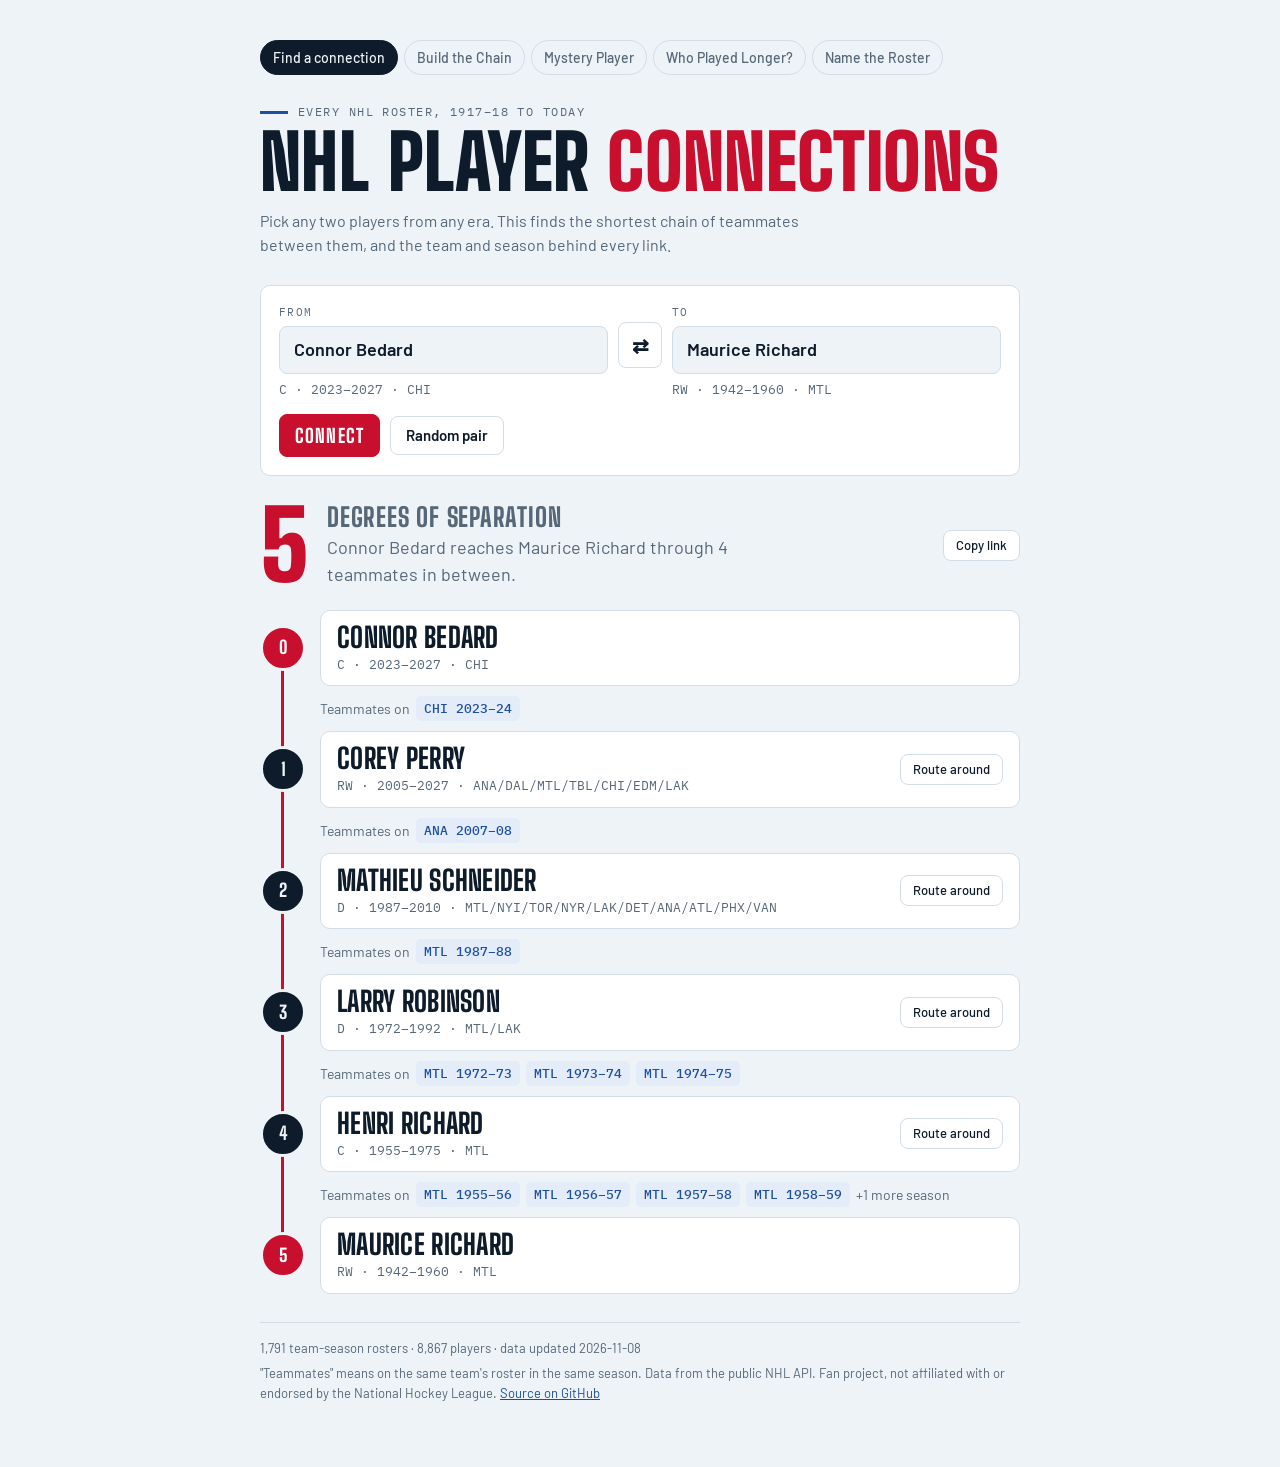
==== docs/index.html @ 7081c0d6 "Faster, installable site with daily check marks and a browser test Speed: the roster data now ships " ====
<!doctype html>
<html lang="en">
<head>
<meta charset="utf-8">
<meta name="viewport" content="width=device-width, initial-scale=1, viewport-fit=cover">
<meta name="description" content="Pick any two NHL players from any era and see the shortest chain of teammates between them, with the team and season behind every link.">
<link rel="icon" href="data:image/svg+xml,%3Csvg xmlns='http://www.w3.org/2000/svg' viewBox='0 0 64 64'%3E%3Ccircle cx='32' cy='32' r='30' fill='%23c8102e'/%3E%3Crect x='29' y='4' width='6' height='56' fill='%23fff'/%3E%3Ccircle cx='32' cy='32' r='10' fill='none' stroke='%23fff' stroke-width='5'/%3E%3C/svg%3E">
<link rel="canonical" href="https://mavericktorchia-cpu.github.io/a-cool-little-program-for-NHL-player-connections-/">
<meta property="og:type" content="website">
<meta property="og:title" content="NHL Player Connections">
<meta property="og:description" content="Pick any two NHL players from any era and see the shortest chain of teammates between them, with the team and season behind every link.">
<meta property="og:url" content="https://mavericktorchia-cpu.github.io/a-cool-little-program-for-NHL-player-connections-/">
<meta property="og:image" content="https://mavericktorchia-cpu.github.io/a-cool-little-program-for-NHL-player-connections-/og.png">
<meta property="og:image:width" content="1200">
<meta property="og:image:height" content="630">
<meta name="twitter:card" content="summary_large_image">
<meta name="twitter:title" content="NHL Player Connections">
<meta name="twitter:description" content="Pick any two NHL players from any era and see the shortest chain of teammates between them, with the team and season behind every link.">
<meta name="twitter:image" content="https://mavericktorchia-cpu.github.io/a-cool-little-program-for-NHL-player-connections-/og.png">
<link rel="manifest" href="manifest.webmanifest">
<link rel="apple-touch-icon" href="icons/apple-touch-icon.png">
<meta name="apple-mobile-web-app-title" content="NHL Connections">
<meta name="theme-color" content="#eef3f7" media="(prefers-color-scheme: light)">
<meta name="theme-color" content="#0a131e" media="(prefers-color-scheme: dark)">
<title>NHL Player Connections</title>
<meta name="claude:viewport-fit-sides" content="cover">
<link rel="preconnect" href="https://fonts.googleapis.com">
<link rel="preconnect" href="https://fonts.gstatic.com" crossorigin>
<link rel="stylesheet" href="https://fonts.googleapis.com/css2?family=Big+Shoulders+Display:wght@700;800;900&family=Barlow:wght@400;500;600&family=IBM+Plex+Mono:wght@400;500&display=swap">
<link rel="stylesheet" href="site.css?v=4966a71f2a">
<style>
/* Layout: one centered column read top to bottom like a rink diagram; the chain hangs on a red center line. */
.wrap { max-width: 760px; margin: 0 auto; padding-block: 40px 64px; display: grid; gap: 28px; }
.lede { margin: 6px 0 0; color: var(--muted); max-width: 60ch; }

/* ---------- search form ---------- */
form {
  background: var(--boards); border: 1px solid var(--rule); border-radius: 10px;
  padding: 18px; display: grid; gap: 14px;
}
.pickers { display: grid; grid-template-columns: 1fr auto 1fr; gap: 10px; align-items: end; }
@media (max-width: 560px) { .pickers { grid-template-columns: 1fr; } .swap { justify-self: center; transform: rotate(90deg); margin: -6px 0 0; } }
.field { display: grid; gap: 6px; position: relative; min-width: 0; }
label { font-family: var(--mono); font-size: 11px; letter-spacing: .12em; text-transform: uppercase; color: var(--muted); }
input[type="text"] {
  width: 100%; font: 600 18px/1.2 var(--body); color: var(--ink); background: var(--ice);
  border: 1px solid var(--rule); border-radius: 8px; padding: 12px 14px;
}
input[type="text"]:focus { outline: 2px solid var(--blue); outline-offset: 1px; border-color: transparent; }
.picked { font-size: 13px; color: var(--muted); min-height: 1.3em; font-family: var(--mono); overflow-wrap: anywhere; }
.listbox {
  position: absolute; top: calc(100% - 1.3em); left: 0; right: 0; z-index: 5; margin: 0; padding: 4px; list-style: none;
  background: var(--boards); border: 1px solid var(--rule); border-radius: 8px; box-shadow: 0 12px 28px rgb(0 0 0 / .18);
  max-height: 320px; overflow-y: auto;
}
button:hover { border-color: var(--blue); }
.swap { width: 44px; height: 46px; padding: 0; font-size: 20px; margin-bottom: 1.6em; }
.actions { display: flex; flex-wrap: wrap; gap: 10px; align-items: center; }
.primary:hover { filter: brightness(1.08); border-color: var(--red); }
.error { color: var(--red); font-weight: 600; margin: 0; }

.avoiding { display: flex; flex-wrap: wrap; gap: 8px; align-items: center; font-size: 14px; color: var(--muted); }
.avoiding button { padding: 6px 10px; font-size: 13px; font-weight: 500; }

/* ---------- result ---------- */
#result { display: grid; gap: 22px; }
.verdict { display: flex; align-items: center; gap: 18px; flex-wrap: wrap; }
.big {
  font-family: var(--display); font-weight: 900; font-size: 96px; line-height: .8; color: var(--red);
  font-variant-numeric: tabular-nums;
}
.verdict p { margin: 0; font-size: 18px; max-width: 46ch; }
.verdict strong { font-weight: 600; }
.copy-link { margin-left: auto; padding: 8px 12px; font-size: 13px; font-weight: 500; }
.verdict .unit { font-family: var(--display); font-weight: 800; font-size: 26px; text-transform: uppercase; letter-spacing: .03em; display: block; line-height: 1; margin-bottom: 4px; }

ol.chain { list-style: none; margin: 0; padding: 0; display: grid; position: relative; }
ol.chain::before { /* the red center line */
  content: ""; position: absolute; left: 21px; top: 24px; bottom: 24px; width: 3px; background: var(--red); border-radius: 2px;
}
.player { display: grid; grid-template-columns: 46px 1fr; gap: 14px; align-items: center; position: relative; }
.puck {
  width: 46px; height: 46px; border-radius: 50%; background: var(--ink); color: var(--ice);
  display: grid; place-items: center; font-family: var(--display); font-weight: 800; font-size: 18px; z-index: 1;
  border: 3px solid var(--ice);
}
.player.end .puck { background: var(--red); color: #fff; }
.plate {
  background: var(--boards); border: 1px solid var(--rule); border-radius: 10px; padding: 12px 16px;
  display: flex; justify-content: space-between; gap: 12px; align-items: center; flex-wrap: wrap; min-width: 0;
}
.plate .who { min-width: 0; }
.plate .name { font-family: var(--display); font-weight: 800; font-size: 28px; line-height: 1; text-transform: uppercase; letter-spacing: .01em; }
.plate .meta { font-family: var(--mono); font-size: 12.5px; color: var(--muted); margin-top: 4px; overflow-wrap: anywhere; }
.plate button { padding: 8px 12px; font-size: 13px; font-weight: 500; }
.link { display: grid; grid-template-columns: 46px 1fr; gap: 14px; padding-block: 10px; }
.link .via { grid-column: 2; display: flex; flex-wrap: wrap; gap: 6px; align-items: center; font-size: 14px; color: var(--muted); }
.empty-state { color: var(--muted); }
@media (prefers-reduced-motion: no-preference) {
  .player, .link { animation: drop .35s ease-out both; animation-delay: calc(var(--i, 0) * 45ms); }
  @keyframes drop { from { transform: translateY(6px); opacity: .4; } to { transform: none; opacity: 1; } }
}
</style>

</head>
<body>
<div class="wrap">
  <nav class="site" aria-label="Pages">
    <a href="index.html" aria-current="page">Find a connection</a>
    <a href="chain.html" data-game="chain">Build the Chain</a>
    <a href="mystery.html" data-game="mystery">Mystery Player</a>
    <a href="longer.html" data-game="longer">Who Played Longer?</a>
    <a href="roster.html" data-game="roster">Name the Roster</a>
  </nav>

  <header>
    <div class="eyebrow">Every NHL roster, 1917–18 to today</div>
    <h1>NHL Player <span>Connections</span></h1>
    <p class="lede">Pick any two players from any era. This finds the shortest chain of teammates between them, and the team and season behind every link.</p>
  </header>

  <form id="form" autocomplete="off">
    <div class="pickers">
      <div class="field">
        <label for="a">From</label>
        <input id="a" type="text" placeholder="e.g. Connor Bedard">
        <ul class="listbox" id="a-list" hidden></ul>
        <div class="picked" id="a-picked"></div>
      </div>
      <button type="button" class="swap" id="swap" aria-label="Swap players" title="Swap">⇄</button>
      <div class="field">
        <label for="b">To</label>
        <input id="b" type="text" placeholder="e.g. Maurice Richard">
        <ul class="listbox" id="b-list" hidden></ul>
        <div class="picked" id="b-picked"></div>
      </div>
    </div>
    <div class="actions">
      <button type="submit" class="primary" id="go">Connect</button>
      <button type="button" id="random">Random pair</button>
    </div>
    <div class="avoiding" id="avoiding" hidden></div>
    <p class="error" id="error" hidden></p>
  </form>

  <section id="result" aria-live="polite"></section>

  <footer>
    <div id="stats"></div>
    <div>"Teammates" means on the same team's roster in the same season. Data from the public NHL API. Fan project, not affiliated with or endorsed by the National Hockey League. <a href="https://github.com/mavericktorchia-cpu/a-cool-little-program-for-NHL-player-connections-">Source on GitHub</a></div>
  </footer>
</div>

<script src="data.js?v=4966a71f2a"></script>
<script src="common.js?v=4966a71f2a"></script>
<script>
/* ---------- pickers ---------- */
const state = { a: null, b: null, avoid: new Set() };
function picker(which) {
  const input = $(which), picked = $(which + "-picked");
  const choose = (i, silent) => {
    state[which] = i; input.value = P[i].name; picked.textContent = describe(P[i]);
    if (!silent) hideError();
  };
  const ui = makePicker(input, $(which + "-list"), {
    onPick: i => choose(i),
    onType: () => { state[which] = null; picked.textContent = ""; },
  });
  return { choose, clear: () => { state[which] = null; input.value = ""; picked.textContent = ""; ui.close(); } };
}
const pickA = picker("a"), pickB = picker("b");

/* ---------- rendering ---------- */
const err = $("error");
const showError = m => { err.textContent = m; err.hidden = false; };
const hideError = () => { err.hidden = true; };

function renderAvoid() {
  const box = $("avoiding");
  box.innerHTML = "";
  if (!state.avoid.size) { box.hidden = true; return; }
  box.hidden = false;
  box.append("Routing around:");
  for (const i of state.avoid) {
    const b = document.createElement("button");
    b.type = "button"; b.textContent = P[i].name + " ✕"; b.title = "Allow this player again";
    b.setAttribute("aria-label", `Allow ${P[i].name} again`);
    b.addEventListener("click", () => { state.avoid.delete(i); connect(); });
    box.appendChild(b);
  }
}

function connect() {
  renderAvoid();
  const { a, b } = state;
  if (a === null || b === null) {
    showError(a === null && b === null ? "Pick two players from the suggestion lists." : `Pick the ${a === null ? "first" : "second"} player from the suggestion list.`);
    return;
  }
  hideError();
  try { history.replaceState(null, "", `#${P[a].id}-${P[b].id}`); } catch (e) {}
  const chain = shortestPath(a, b, state.avoid);
  const out = $("result");
  out.innerHTML = "";
  if (!chain) {
    const p = document.createElement("p"); p.className = "empty-state";
    p.textContent = state.avoid.size
      ? `No connection left once those players are skipped. Remove one from "Routing around" to see a route again.`
      : `${P[a].name} and ${P[b].name} aren't connected through NHL teammates.`;
    out.appendChild(p);
    return;
  }
  const hops = chain.length - 1;
  const verdict = document.createElement("div");
  verdict.className = "verdict";
  verdict.innerHTML = `<div class="big">${hops}</div><p><span class="unit">${hops === 1 ? "degree" : "degrees"} of separation</span></p>`;
  const sentence = document.createElement("span");
  sentence.textContent = hops === 0 ? "That's the same player."
    : hops === 1 ? `${P[a].name} and ${P[b].name} were teammates.`
    : `${P[a].name} reaches ${P[b].name} through ${plural(hops - 1, "teammate", "teammates")} in between.`;
  verdict.querySelector("p").appendChild(sentence);
  if (hops > 0) {
    const copy = document.createElement("button");
    copy.type = "button"; copy.className = "copy-link"; copy.textContent = copy.dataset.label = "Copy link";
    copy.title = "Copy a link to this connection";
    const text = `${P[a].name} → ${P[b].name}: ${plural(hops, "degree", "degrees")} of separation\n${chain.map(i => P[i].name).join(" → ")}\n${SITE_ROOT}#${P[a].id}-${P[b].id}`;
    copy.addEventListener("click", () => copyText(copy, text));
    verdict.appendChild(copy);
  }
  out.appendChild(verdict);

  const ol = document.createElement("ol");
  ol.className = "chain";
  chain.forEach((pi, n) => {
    if (n > 0) {
      const st = shared(chain[n - 1], pi);
      const li = document.createElement("li");
      li.className = "link"; li.style.setProperty("--i", n * 2 - 1);
      const via = document.createElement("div"); via.className = "via";
      via.append("Teammates on");
      st.slice(0, 4).forEach(s => {
        const c = document.createElement("span"); c.className = "chip";
        c.textContent = stintLabel(s); c.title = teamName(team(s));
        via.appendChild(c);
      });
      if (st.length > 4) via.append(`+${plural(st.length - 4, "more season", "more seasons")}`);
      li.appendChild(via); ol.appendChild(li);
    }
    const p = P[pi];
    const li = document.createElement("li");
    const end = n === 0 || n === chain.length - 1;
    li.className = "player" + (end ? " end" : ""); li.style.setProperty("--i", n * 2);
    li.innerHTML = `<div class="puck" aria-hidden="true">${n}</div><div class="plate"><div class="who"><div class="name"></div><div class="meta"></div></div></div>`;
    li.querySelector(".name").textContent = p.name;
    li.querySelector(".meta").textContent = describe(p);
    if (!end) {
      const btn = document.createElement("button");
      btn.type = "button"; btn.textContent = "Route around";
      btn.title = `Find a chain that doesn't go through ${p.name}`;
      btn.setAttribute("aria-label", `Find a chain that doesn't go through ${p.name}`);
      btn.addEventListener("click", () => { state.avoid.add(pi); connect(); });
      li.querySelector(".plate").appendChild(btn);
    }
    ol.appendChild(li);
  });
  out.appendChild(ol);
}

$("form").addEventListener("submit", e => { e.preventDefault(); state.avoid.clear(); connect(); });
$("swap").addEventListener("click", () => {
  const { a, b } = state;
  b === null ? pickA.clear() : pickA.choose(b, true);
  a === null ? pickB.clear() : pickB.choose(a, true);
  if (a !== null && b !== null) connect();
});
// Random pairs come from players with long careers, so the names are recognizable.
const notable = P.map((p, i) => [p.stints.length, i]).filter(([n]) => n >= 12).map(([, i]) => i);
$("random").addEventListener("click", () => {
  const x = notable[Math.floor(Math.random() * notable.length)];
  let y = x; while (y === x) y = notable[Math.floor(Math.random() * notable.length)];
  pickA.choose(x); pickB.choose(y); state.avoid.clear(); connect();
});

function fromHash() {
  const m = /^#(\d+)-(\d+)$/.exec(location.hash);
  if (m && byId.has(+m[1]) && byId.has(+m[2])) {
    pickA.choose(byId.get(+m[1]), true); pickB.choose(byId.get(+m[2]), true); state.avoid.clear(); connect(); return true;
  }
  return false;
}
window.addEventListener("hashchange", fromHash);
if (!fromHash()) {
  // Open on an example so the page shows what it does.
  const ex = name => P.findIndex(p => p.name === name);
  const a = ex("Connor Bedard"), b = ex("Maurice Richard");
  if (a >= 0 && b >= 0) { pickA.choose(a, true); pickB.choose(b, true); connect(); }
}
</script>

</body>
</html>
---- docs/site.css ----
/* Shared look for every page: rink colors, type, page links, buttons, results and footer.
   Each page adds its own layout on top. */
:root {
  --ice: #eef3f7;
  --boards: #ffffff;
  --ink: #0d1b2a;
  --muted: #566778;
  --rule: #d3dde6;
  --red: #c8102e;
  --blue: #1d4f9e;
  --blue-wash: #e3ecf8;
  --good: #1d7a46;
  --good-wash: #e2f3e8;
  --bad-wash: #fbe5e8;
  --display: "Big Shoulders Display", "Arial Narrow", "Helvetica Neue", Arial, sans-serif;
  --body: "Barlow", "Helvetica Neue", Arial, sans-serif;
  --mono: "IBM Plex Mono", ui-monospace, "SFMono-Regular", Menlo, monospace;
}
@media (prefers-color-scheme: dark) {
  :root:not([data-theme="light"]) {
    --ice: #0a131e; --boards: #111d2b; --ink: #e6edf4; --muted: #8b9db0; --rule: #223349;
    --red: #ff4b5c; --blue: #79a6ff; --blue-wash: #172a45; --good: #5fd08f; --good-wash: #12301f; --bad-wash: #3a1820;
    color-scheme: dark;
  }
}
:root[data-theme="dark"] {
  --ice: #0a131e; --boards: #111d2b; --ink: #e6edf4; --muted: #8b9db0; --rule: #223349;
  --red: #ff4b5c; --blue: #79a6ff; --blue-wash: #172a45; --good: #5fd08f; --good-wash: #12301f; --bad-wash: #3a1820;
  color-scheme: dark;
}

* { box-sizing: border-box; }
[hidden] { display: none !important; }
html, body { background: var(--ice); }
body {
  margin: 0;
  color: var(--ink);
  font-family: var(--body);
  font-size: 16px;
  line-height: 1.5;
  padding-left: max(16px, env(safe-area-inset-left, 0px));
  padding-right: max(16px, env(safe-area-inset-right, 0px));
  -webkit-text-size-adjust: 100%;
}
.wrap { max-width: 760px; margin: 0 auto; padding-block: 28px 64px; display: grid; gap: 24px; }
.sr { position: absolute; width: 1px; height: 1px; overflow: hidden; clip: rect(0 0 0 0); white-space: nowrap; }

/* ---------- page links ---------- */
nav.site { display: flex; gap: 6px; flex-wrap: wrap; font-size: 14px; }
nav.site a {
  color: var(--muted); text-decoration: none; padding: 6px 12px; border-radius: 999px; border: 1px solid var(--rule); font-weight: 500;
  display: inline-flex; align-items: center; gap: 6px;
}
nav.site a[aria-current="page"] { background: var(--ink); color: var(--ice); border-color: var(--ink); }
nav.site a:hover { border-color: var(--blue); }
nav.site a.done::after {
  content: "✓"; display: inline-grid; place-items: center; width: 17px; height: 17px; border-radius: 50%;
  background: var(--good); color: #fff; font-size: 11px; font-weight: 700;
}

/* ---------- headings ---------- */
header { display: grid; gap: 6px; }
.eyebrow {
  font-family: var(--mono); font-size: 12px; letter-spacing: .12em; text-transform: uppercase; color: var(--muted);
  display: flex; align-items: center; gap: 10px;
}
.eyebrow::before { content: ""; width: 28px; height: 3px; background: var(--blue); flex: none; }
h1 {
  font-family: var(--display); font-weight: 900; font-size: clamp(44px, 9vw, 76px);
  line-height: .92; margin: 0; letter-spacing: .005em; text-transform: uppercase; text-wrap: balance;
}
h1 span { color: var(--red); }
.lede { margin: 6px 0 0; color: var(--muted); max-width: 62ch; }

/* ---------- controls ---------- */
button, select {
  font: 600 15px/1 var(--body); border-radius: 8px; cursor: pointer; border: 1px solid var(--rule);
  background: var(--boards); color: var(--ink); padding: 11px 15px;
}
button:hover:not(:disabled), select:hover { border-color: var(--blue); }
button:focus-visible, a:focus-visible, select:focus-visible, summary:focus-visible { outline: 2px solid var(--blue); outline-offset: 2px; }
button:disabled { opacity: .45; cursor: default; }
.primary {
  background: var(--red); border-color: var(--red); color: #fff; font-family: var(--display);
  font-weight: 800; font-size: 19px; letter-spacing: .06em; text-transform: uppercase;
}
.primary:hover:not(:disabled) { filter: brightness(1.08); border-color: var(--red); }
.modes { display: flex; flex-wrap: wrap; gap: 10px; align-items: center; justify-content: space-between; }
.seg { display: inline-flex; flex-wrap: wrap; border: 1px solid var(--rule); border-radius: 9px; padding: 3px; background: var(--boards); gap: 3px; }
.seg button { border: 0; padding: 8px 14px; border-radius: 6px; background: transparent; font-weight: 600; }
.seg button[aria-pressed="true"] { background: var(--ink); color: var(--ice); }
.tools { display: flex; gap: 8px; flex-wrap: wrap; }
.tools button { padding: 9px 13px; font-size: 14px; font-weight: 500; }
.tools .primary { font-size: 17px; }
.record { font-family: var(--mono); font-size: 12.5px; color: var(--muted); display: flex; gap: 14px; flex-wrap: wrap; }
.record b { color: var(--ink); font-weight: 500; }

input[type="text"] {
  width: 100%; font: 600 18px/1.2 var(--body); color: var(--ink); background: var(--ice);
  border: 1px solid var(--rule); border-radius: 8px; padding: 12px 14px;
}
input[type="text"]:focus { outline: 2px solid var(--blue); outline-offset: 1px; border-color: transparent; }

/* ---------- player suggestions ---------- */
.field { position: relative; min-width: 0; }
.listbox {
  position: absolute; top: calc(100% + 4px); left: 0; right: 0; z-index: 5; margin: 0; padding: 4px; list-style: none;
  background: var(--boards); border: 1px solid var(--rule); border-radius: 8px; box-shadow: 0 12px 28px rgb(0 0 0 / .18);
  max-height: 320px; overflow-y: auto;
}
.listbox li { padding: 8px 10px; border-radius: 6px; cursor: pointer; display: grid; gap: 1px; }
.listbox li[aria-selected="true"], .listbox li:hover { background: var(--blue-wash); }
.listbox .n { font-weight: 600; }
.listbox .m { font-family: var(--mono); font-size: 12px; color: var(--muted); }
.listbox .empty { color: var(--muted); cursor: default; }

.chip {
  font-family: var(--mono); font-size: 12.5px; font-weight: 500; color: var(--blue); background: var(--blue-wash);
  border-radius: 5px; padding: 3px 8px; white-space: nowrap;
}
.feedback { margin: 0; font-weight: 600; min-height: 1.5em; }
.feedback.ok { color: var(--good); }
.feedback.bad { color: var(--red); }
.feedback.hint, .feedback.near { color: var(--blue); }

/* ---------- results ---------- */
.result { background: var(--boards); border: 2px solid var(--ink); border-radius: 12px; padding: 18px; display: grid; gap: 14px; }
.verdict { display: flex; align-items: center; gap: 18px; flex-wrap: wrap; }
.big { font-family: var(--display); font-weight: 900; font-size: 84px; line-height: .8; color: var(--red); font-variant-numeric: tabular-nums; }
.verdict h2 { font-family: var(--display); font-weight: 800; font-size: 30px; text-transform: uppercase; margin: 0; line-height: 1; }
.verdict p { margin: 4px 0 0; color: var(--muted); }
.result h3 { font-size: 14px; margin: 4px 0 0; font-family: var(--mono); letter-spacing: .1em; text-transform: uppercase; color: var(--muted); font-weight: 500; }
.share-box {
  font-family: var(--mono); font-size: 13px; white-space: pre-wrap; background: var(--ice); border-radius: 8px; padding: 10px 12px; margin: 0;
  user-select: all; overflow-wrap: anywhere;
}
.countdown { font-family: var(--mono); font-size: 13px; color: var(--muted); }

details.how { background: var(--boards); border: 1px solid var(--rule); border-radius: 10px; padding: 12px 16px; }
details.how summary { cursor: pointer; font-weight: 600; }
details.how ul { margin: 10px 0 2px; padding-left: 20px; display: grid; gap: 4px; }

footer { font-size: 13px; color: var(--muted); border-top: 1px solid var(--rule); padding-top: 16px; display: grid; gap: 6px; }
footer a { color: var(--blue); }

@media (prefers-reduced-motion: no-preference) {
  .shake { animation: shake .3s; }
  @keyframes shake { 25% { transform: translateX(-5px); } 75% { transform: translateX(5px); } }
}
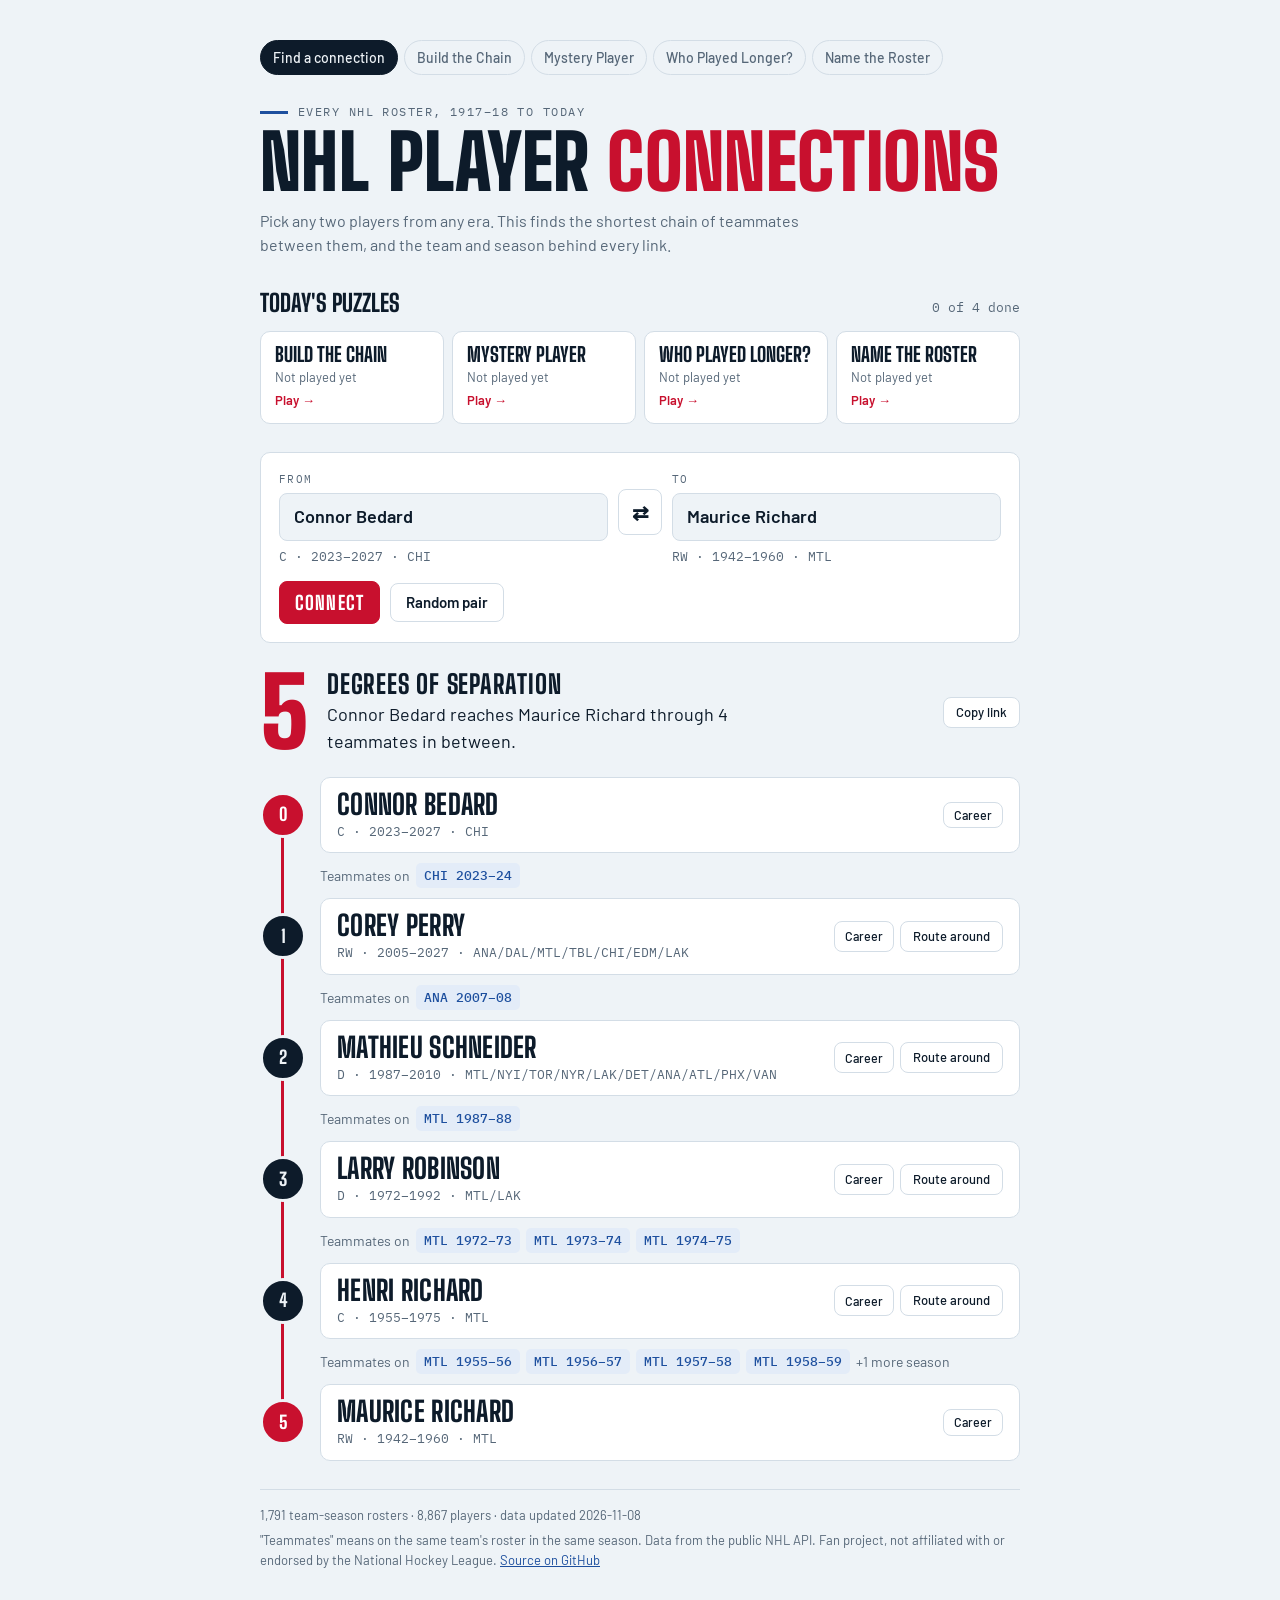
==== commit 17961730: "Today's puzzles, career details, results history, faster first paint - Main page: a Today's puzzles " ====
--- a/docs/index.html
+++ b/docs/index.html
@@ -26,8 +26,169 @@
 <meta name="claude:viewport-fit-sides" content="cover">
 <link rel="preconnect" href="https://fonts.googleapis.com">
 <link rel="preconnect" href="https://fonts.gstatic.com" crossorigin>
-<link rel="stylesheet" href="https://fonts.googleapis.com/css2?family=Big+Shoulders+Display:wght@700;800;900&family=Barlow:wght@400;500;600&family=IBM+Plex+Mono:wght@400;500&display=swap">
-<link rel="stylesheet" href="site.css?v=4966a71f2a">
+<link rel="stylesheet" media="print" onload="this.media='all'" href="https://fonts.googleapis.com/css2?family=Big+Shoulders+Display:wght@700;800;900&family=Barlow:wght@400;500;600&family=IBM+Plex+Mono:wght@400;500&display=swap">
+<style>
+/* Shared look for every page: rink colors, type, page links, buttons, results and footer.
+   Each page adds its own layout on top. */
+:root {
+  --ice: #eef3f7;
+  --boards: #ffffff;
+  --ink: #0d1b2a;
+  --muted: #566778;
+  --rule: #d3dde6;
+  --red: #c8102e;
+  --blue: #1d4f9e;
+  --blue-wash: #e3ecf8;
+  --good: #1d7a46;
+  --good-wash: #e2f3e8;
+  --bad-wash: #fbe5e8;
+  --display: "Big Shoulders Display", "Arial Narrow", "Helvetica Neue", Arial, sans-serif;
+  --body: "Barlow", "Helvetica Neue", Arial, sans-serif;
+  --mono: "IBM Plex Mono", ui-monospace, "SFMono-Regular", Menlo, monospace;
+}
+@media (prefers-color-scheme: dark) {
+  :root:not([data-theme="light"]) {
+    --ice: #0a131e; --boards: #111d2b; --ink: #e6edf4; --muted: #8b9db0; --rule: #223349;
+    --red: #ff4b5c; --blue: #79a6ff; --blue-wash: #172a45; --good: #5fd08f; --good-wash: #12301f; --bad-wash: #3a1820;
+    color-scheme: dark;
+  }
+}
+:root[data-theme="dark"] {
+  --ice: #0a131e; --boards: #111d2b; --ink: #e6edf4; --muted: #8b9db0; --rule: #223349;
+  --red: #ff4b5c; --blue: #79a6ff; --blue-wash: #172a45; --good: #5fd08f; --good-wash: #12301f; --bad-wash: #3a1820;
+  color-scheme: dark;
+}
+
+* { box-sizing: border-box; }
+[hidden] { display: none !important; }
+html, body { background: var(--ice); }
+body {
+  margin: 0;
+  color: var(--ink);
+  font-family: var(--body);
+  font-size: 16px;
+  line-height: 1.5;
+  padding-left: max(16px, env(safe-area-inset-left, 0px));
+  padding-right: max(16px, env(safe-area-inset-right, 0px));
+  -webkit-text-size-adjust: 100%;
+}
+.wrap { max-width: 760px; margin: 0 auto; padding-block: 28px 64px; display: grid; gap: 24px; }
+.sr { position: absolute; width: 1px; height: 1px; overflow: hidden; clip: rect(0 0 0 0); white-space: nowrap; }
+
+/* ---------- page links ---------- */
+nav.site { display: flex; gap: 6px; flex-wrap: wrap; font-size: 14px; }
+nav.site a {
+  color: var(--muted); text-decoration: none; padding: 6px 12px; border-radius: 999px; border: 1px solid var(--rule); font-weight: 500;
+  display: inline-flex; align-items: center; gap: 6px;
+}
+nav.site a[aria-current="page"] { background: var(--ink); color: var(--ice); border-color: var(--ink); }
+nav.site a:hover { border-color: var(--blue); }
+nav.site a.done::after {
+  content: "✓"; display: inline-grid; place-items: center; width: 17px; height: 17px; border-radius: 50%;
+  background: var(--good); color: #fff; font-size: 11px; font-weight: 700;
+}
+
+/* ---------- headings ---------- */
+header { display: grid; gap: 6px; }
+.eyebrow {
+  font-family: var(--mono); font-size: 12px; letter-spacing: .12em; text-transform: uppercase; color: var(--muted);
+  display: flex; align-items: center; gap: 10px;
+}
+.eyebrow::before { content: ""; width: 28px; height: 3px; background: var(--blue); flex: none; }
+h1 {
+  font-family: var(--display); font-weight: 900; font-size: clamp(44px, 9vw, 76px);
+  line-height: .92; margin: 0; letter-spacing: .005em; text-transform: uppercase; text-wrap: balance;
+}
+h1 span { color: var(--red); }
+.lede { margin: 6px 0 0; color: var(--muted); max-width: 62ch; }
+
+/* ---------- controls ---------- */
+button, select {
+  font: 600 15px/1 var(--body); border-radius: 8px; cursor: pointer; border: 1px solid var(--rule);
+  background: var(--boards); color: var(--ink); padding: 11px 15px;
+}
+button:hover:not(:disabled), select:hover { border-color: var(--blue); }
+button:focus-visible, a:focus-visible, select:focus-visible, summary:focus-visible { outline: 2px solid var(--blue); outline-offset: 2px; }
+button:disabled { opacity: .45; cursor: default; }
+.primary {
+  background: var(--red); border-color: var(--red); color: #fff; font-family: var(--display);
+  font-weight: 800; font-size: 19px; letter-spacing: .06em; text-transform: uppercase;
+}
+.primary:hover:not(:disabled) { filter: brightness(1.08); border-color: var(--red); }
+.modes { display: flex; flex-wrap: wrap; gap: 10px; align-items: center; justify-content: space-between; }
+.seg { display: inline-flex; flex-wrap: wrap; border: 1px solid var(--rule); border-radius: 9px; padding: 3px; background: var(--boards); gap: 3px; }
+.seg button { border: 0; padding: 8px 14px; border-radius: 6px; background: transparent; font-weight: 600; }
+.seg button[aria-pressed="true"] { background: var(--ink); color: var(--ice); }
+.tools { display: flex; gap: 8px; flex-wrap: wrap; }
+.tools button { padding: 9px 13px; font-size: 14px; font-weight: 500; }
+.tools .primary { font-size: 17px; }
+.record { font-family: var(--mono); font-size: 12.5px; color: var(--muted); display: flex; gap: 14px; flex-wrap: wrap; }
+.record b { color: var(--ink); font-weight: 500; }
+
+input[type="text"] {
+  width: 100%; font: 600 18px/1.2 var(--body); color: var(--ink); background: var(--ice);
+  border: 1px solid var(--rule); border-radius: 8px; padding: 12px 14px;
+}
+input[type="text"]:focus { outline: 2px solid var(--blue); outline-offset: 1px; border-color: transparent; }
+
+/* ---------- player suggestions ---------- */
+.field { position: relative; min-width: 0; }
+.listbox {
+  position: absolute; top: calc(100% + 4px); left: 0; right: 0; z-index: 5; margin: 0; padding: 4px; list-style: none;
+  background: var(--boards); border: 1px solid var(--rule); border-radius: 8px; box-shadow: 0 12px 28px rgb(0 0 0 / .18);
+  max-height: 320px; overflow-y: auto;
+}
+.listbox li { padding: 8px 10px; border-radius: 6px; cursor: pointer; display: grid; gap: 1px; }
+.listbox li[aria-selected="true"], .listbox li:hover { background: var(--blue-wash); }
+.listbox .n { font-weight: 600; }
+.listbox .m { font-family: var(--mono); font-size: 12px; color: var(--muted); }
+.listbox .empty { color: var(--muted); cursor: default; }
+
+.chip {
+  font-family: var(--mono); font-size: 12.5px; font-weight: 500; color: var(--blue); background: var(--blue-wash);
+  border-radius: 5px; padding: 3px 8px; white-space: nowrap;
+}
+.feedback { margin: 0; font-weight: 600; min-height: 1.5em; }
+.feedback.ok { color: var(--good); }
+.feedback.bad { color: var(--red); }
+.feedback.hint, .feedback.near { color: var(--blue); }
+
+/* ---------- results ---------- */
+.result { background: var(--boards); border: 2px solid var(--ink); border-radius: 12px; padding: 18px; display: grid; gap: 14px; }
+.verdict { display: flex; align-items: center; gap: 18px; flex-wrap: wrap; }
+.big { font-family: var(--display); font-weight: 900; font-size: 84px; line-height: .8; color: var(--red); font-variant-numeric: tabular-nums; }
+.verdict h2 { font-family: var(--display); font-weight: 800; font-size: 30px; text-transform: uppercase; margin: 0; line-height: 1; }
+.verdict p { margin: 4px 0 0; color: var(--muted); }
+.result h3 { font-size: 14px; margin: 4px 0 0; font-family: var(--mono); letter-spacing: .1em; text-transform: uppercase; color: var(--muted); font-weight: 500; }
+.share-box {
+  font-family: var(--mono); font-size: 13px; white-space: pre-wrap; background: var(--ice); border-radius: 8px; padding: 10px 12px; margin: 0;
+  user-select: all; overflow-wrap: anywhere;
+}
+.countdown { font-family: var(--mono); font-size: 13px; color: var(--muted); }
+
+details.how { background: var(--boards); border: 1px solid var(--rule); border-radius: 10px; padding: 12px 16px; }
+details.how summary { cursor: pointer; font-weight: 600; }
+details.how ul { margin: 10px 0 2px; padding-left: 20px; display: grid; gap: 4px; }
+
+footer { font-size: 13px; color: var(--muted); border-top: 1px solid var(--rule); padding-top: 16px; display: grid; gap: 6px; }
+footer a { color: var(--blue); }
+
+@media (prefers-reduced-motion: no-preference) {
+  .shake { animation: shake .3s; }
+  @keyframes shake { 25% { transform: translateX(-5px); } 75% { transform: translateX(5px); } }
+}
+
+/* ---------- results history ---------- */
+.dist { display: grid; gap: 5px; }
+.dist:empty { display: none; }
+.dist-row { display: grid; grid-template-columns: 92px 1fr 32px; gap: 8px; align-items: center; font-size: 13px; }
+.dist-label { color: var(--muted); font-family: var(--mono); font-size: 12px; }
+.dist-track { height: 16px; background: var(--ice); border-radius: 4px; overflow: hidden; }
+.dist-bar { display: block; height: 100%; background: var(--muted); border-radius: 4px; }
+.dist-row.today .dist-bar { background: var(--good); }
+.dist-row.today .dist-label { color: var(--ink); font-weight: 600; }
+.dist-n { font-family: var(--mono); font-size: 12px; text-align: right; font-variant-numeric: tabular-nums; }
+</style>
 <style>
 /* Layout: one centered column read top to bottom like a rink diagram; the chain hangs on a red center line. */
 .wrap { max-width: 760px; margin: 0 auto; padding-block: 40px 64px; display: grid; gap: 28px; }
@@ -62,6 +223,32 @@
 .avoiding { display: flex; flex-wrap: wrap; gap: 8px; align-items: center; font-size: 14px; color: var(--muted); }
 .avoiding button { padding: 6px 10px; font-size: 13px; font-weight: 500; }
 
+/* ---------- today's puzzles ---------- */
+.today { display: grid; gap: 10px; }
+.today-head { display: flex; justify-content: space-between; align-items: baseline; gap: 10px; flex-wrap: wrap; }
+.today h2 { font-family: var(--display); font-weight: 800; font-size: 24px; text-transform: uppercase; margin: 0; }
+.today-grid { display: grid; grid-template-columns: repeat(4, 1fr); gap: 8px; }
+@media (max-width: 720px) { .today-grid { grid-template-columns: repeat(2, 1fr); } }
+.game {
+  display: grid; gap: 4px; align-content: start; padding: 12px 14px; border-radius: 10px; min-width: 0;
+  background: var(--boards); border: 1px solid var(--rule); color: var(--ink); text-decoration: none;
+}
+.game:hover { border-color: var(--blue); }
+.game .gname { font-family: var(--display); font-weight: 800; font-size: 20px; line-height: 1; text-transform: uppercase; }
+.game .gstate { font-size: 13px; color: var(--muted); }
+.game .gstreak { font-family: var(--mono); font-size: 11.5px; color: var(--muted); }
+.game.done { border-color: var(--good); background: var(--good-wash); }
+.game.done .gstate { color: var(--good); font-weight: 600; }
+.game.playing .gstate { color: var(--blue); font-weight: 600; }
+.game .gcta { font-size: 13px; font-weight: 600; color: var(--red); }
+
+/* ---------- career details ---------- */
+.plate .career-toggle { padding: 6px 10px; font-size: 12.5px; font-weight: 500; }
+.plate .career { flex-basis: 100%; display: grid; gap: 6px; border-top: 1px dashed var(--rule); padding-top: 8px; }
+.career-facts, .career-mates { margin: 0; font-size: 13.5px; color: var(--muted); }
+.career-teams { display: flex; flex-wrap: wrap; gap: 5px; }
+.plate .actions-row { display: flex; gap: 6px; flex-wrap: wrap; }
+
 /* ---------- result ---------- */
 #result { display: grid; gap: 22px; }
 .verdict { display: flex; align-items: center; gap: 18px; flex-wrap: wrap; }
@@ -69,7 +256,7 @@
   font-family: var(--display); font-weight: 900; font-size: 96px; line-height: .8; color: var(--red);
   font-variant-numeric: tabular-nums;
 }
-.verdict p { margin: 0; font-size: 18px; max-width: 46ch; }
+.verdict p { margin: 0; font-size: 18px; max-width: 46ch; color: var(--ink); }
 .verdict strong { font-weight: 600; }
 .copy-link { margin-left: auto; padding: 8px 12px; font-size: 13px; font-weight: 500; }
 .verdict .unit { font-family: var(--display); font-weight: 800; font-size: 26px; text-transform: uppercase; letter-spacing: .03em; display: block; line-height: 1; margin-bottom: 4px; }
@@ -118,6 +305,11 @@
     <h1>NHL Player <span>Connections</span></h1>
     <p class="lede">Pick any two players from any era. This finds the shortest chain of teammates between them, and the team and season behind every link.</p>
   </header>
+
+  <section class="today" aria-labelledby="today-h">
+    <div class="today-head"><h2 id="today-h">Today's puzzles</h2><span class="countdown" id="today-countdown"></span></div>
+    <div class="today-grid" id="today-grid"></div>
+  </section>
 
   <form id="form" autocomplete="off">
     <div class="pickers">
@@ -151,9 +343,36 @@
   </footer>
 </div>
 
-<script src="data.js?v=4966a71f2a"></script>
-<script src="common.js?v=4966a71f2a"></script>
+<script src="data.js?v=3f92eeb0a9"></script>
+<script src="common.js?v=3f92eeb0a9"></script>
 <script>
+/* ---------- today's puzzles ---------- */
+const GAMES = [
+  ["chain", "chain.html", "Build the Chain"], ["mystery", "mystery.html", "Mystery Player"],
+  ["longer", "longer.html", "Who Played Longer?"], ["roster", "roster.html", "Name the Roster"],
+];
+function renderToday() {
+  const grid = $("today-grid");
+  grid.innerHTML = "";
+  let done = 0;
+  for (const [game, href, name] of GAMES) {
+    const sum = dailySummary(game);
+    if (sum.state === "done") done++;
+    const a = document.createElement("a");
+    a.href = href; a.className = "game " + sum.state;
+    const n = document.createElement("span"); n.className = "gname"; n.textContent = name;
+    const st = document.createElement("span"); st.className = "gstate"; st.textContent = (sum.state === "done" ? "✓ " : "") + sum.text;
+    a.append(n, st);
+    if (sum.streak) { const k = document.createElement("span"); k.className = "gstreak"; k.textContent = `Streak: ${plural(sum.streak, "day", "days")}`; a.appendChild(k); }
+    if (sum.state !== "done") { const c = document.createElement("span"); c.className = "gcta"; c.textContent = sum.state === "playing" ? "Keep going →" : "Play →"; a.appendChild(c); }
+    grid.appendChild(a);
+  }
+  const cd = $("today-countdown");
+  if (done === GAMES.length) { cd.hidden = false; startCountdown(cd); } else { cd.textContent = `${done} of ${GAMES.length} done`; }
+}
+renderToday();
+window.addEventListener("pageshow", renderToday);  // refresh when coming back from a game
+
 /* ---------- pickers ---------- */
 const state = { a: null, b: null, avoid: new Set() };
 function picker(which) {
@@ -253,13 +472,25 @@
     li.innerHTML = `<div class="puck" aria-hidden="true">${n}</div><div class="plate"><div class="who"><div class="name"></div><div class="meta"></div></div></div>`;
     li.querySelector(".name").textContent = p.name;
     li.querySelector(".meta").textContent = describe(p);
+    const plateEl = li.querySelector(".plate");
+    const row = document.createElement("div"); row.className = "actions-row";
+    const more = document.createElement("button");
+    more.type = "button"; more.className = "career-toggle"; more.textContent = "Career";
+    more.setAttribute("aria-expanded", "false");
+    more.addEventListener("click", () => {
+      const open = plateEl.querySelector(".career");
+      if (open) { open.remove(); more.setAttribute("aria-expanded", "false"); return; }
+      plateEl.appendChild(careerCard(pi)); more.setAttribute("aria-expanded", "true");
+    });
+    row.appendChild(more);
+    plateEl.appendChild(row);
     if (!end) {
       const btn = document.createElement("button");
       btn.type = "button"; btn.textContent = "Route around";
       btn.title = `Find a chain that doesn't go through ${p.name}`;
-      btn.setAttribute("aria-label", `Find a chain that doesn't go through ${p.name}`);
+      btn.setAttribute("aria-label", `Route around ${p.name}`);
       btn.addEventListener("click", () => { state.avoid.add(pi); connect(); });
-      li.querySelector(".plate").appendChild(btn);
+      row.appendChild(btn);
     }
     ol.appendChild(li);
   });
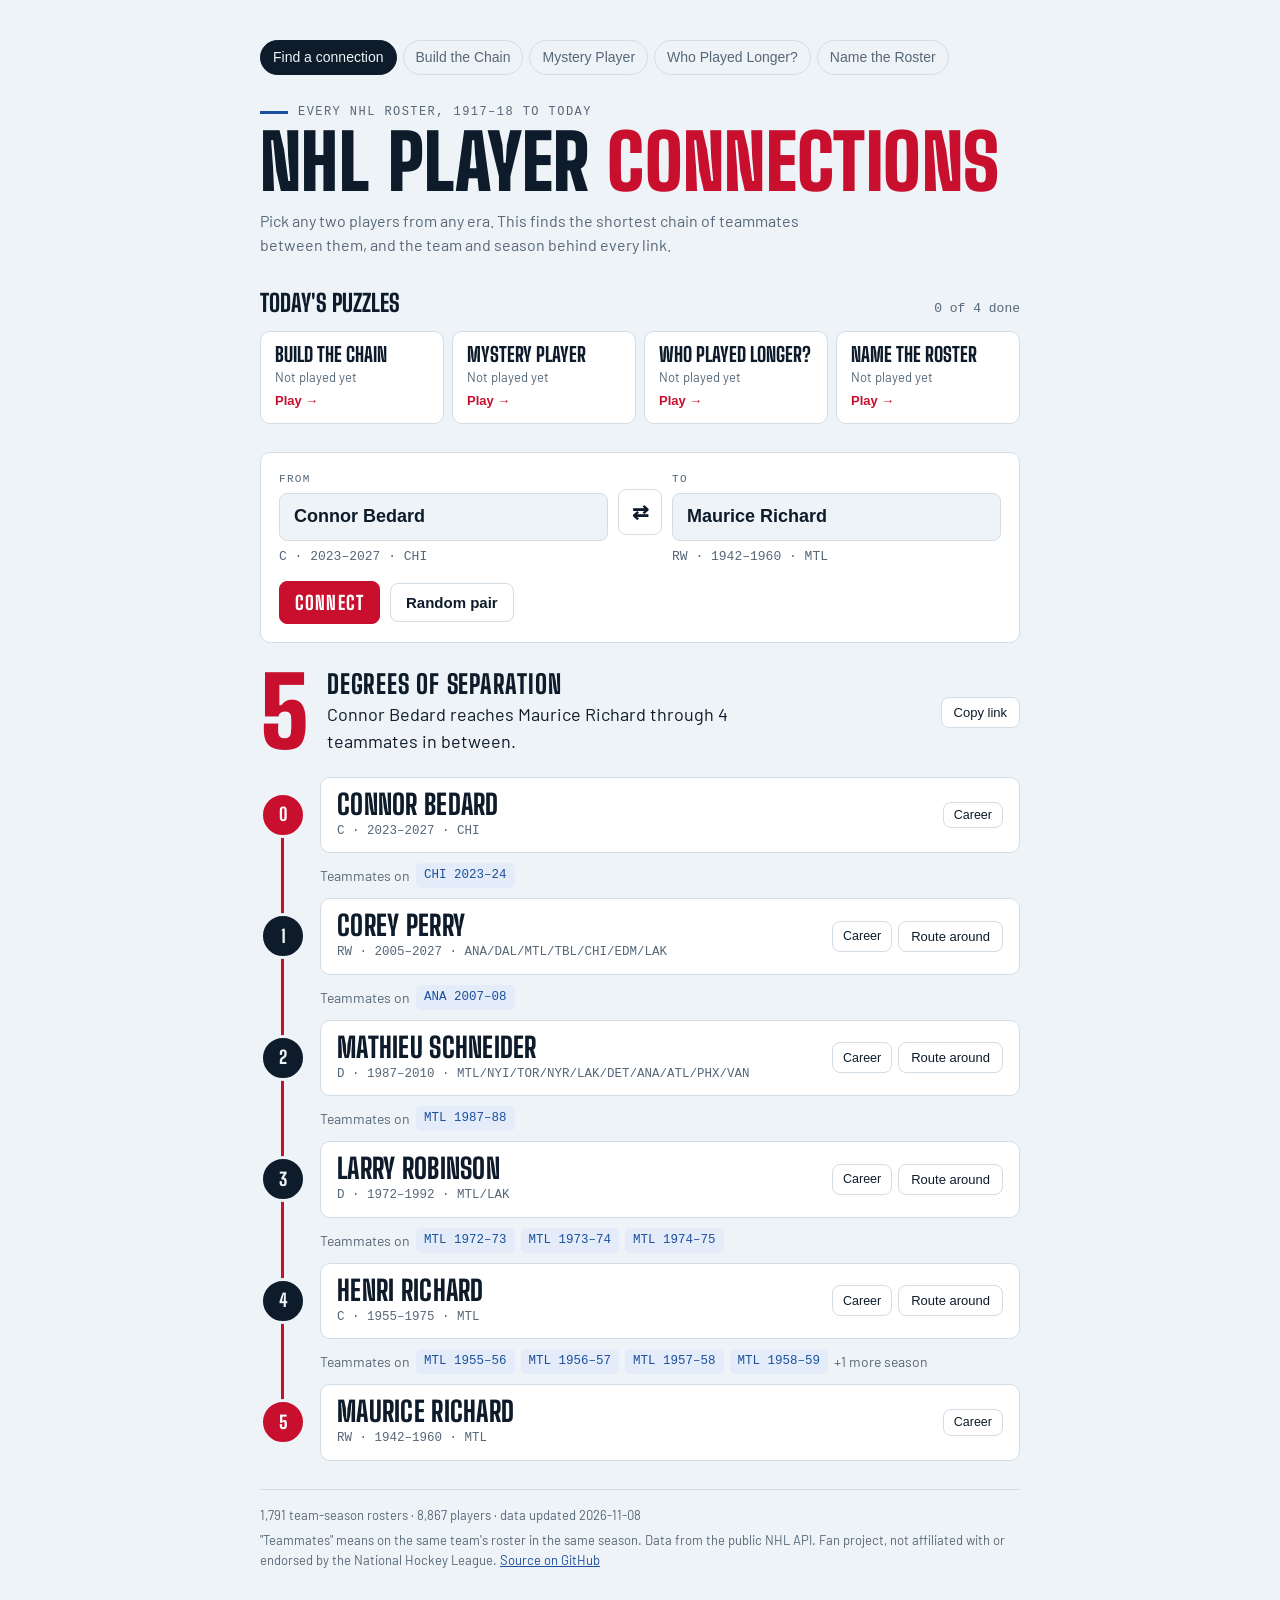
==== commit a1cfe091: "No layout shift: self-hosted fonts and a steady first paint Lighthouse showed the games jumping as t" ====
--- a/docs/index.html
+++ b/docs/index.html
@@ -2,6 +2,7 @@
 <html lang="en">
 <head>
 <meta charset="utf-8">
+<script>document.documentElement.classList.add("loading");setTimeout(function () { document.documentElement.classList.remove("loading"); }, 8000);</script>
 <meta name="viewport" content="width=device-width, initial-scale=1, viewport-fit=cover">
 <meta name="description" content="Pick any two NHL players from any era and see the shortest chain of teammates between them, with the team and season behind every link.">
 <link rel="icon" href="data:image/svg+xml,%3Csvg xmlns='http://www.w3.org/2000/svg' viewBox='0 0 64 64'%3E%3Ccircle cx='32' cy='32' r='30' fill='%23c8102e'/%3E%3Crect x='29' y='4' width='6' height='56' fill='%23fff'/%3E%3Ccircle cx='32' cy='32' r='10' fill='none' stroke='%23fff' stroke-width='5'/%3E%3C/svg%3E">
@@ -22,14 +23,23 @@
 <meta name="apple-mobile-web-app-title" content="NHL Connections">
 <meta name="theme-color" content="#eef3f7" media="(prefers-color-scheme: light)">
 <meta name="theme-color" content="#0a131e" media="(prefers-color-scheme: dark)">
+<link rel="preload" href="fonts/big-shoulders-display.woff2" as="font" type="font/woff2" crossorigin>
+<link rel="preload" href="fonts/barlow-400.woff2" as="font" type="font/woff2" crossorigin>
 <title>NHL Player Connections</title>
 <meta name="claude:viewport-fit-sides" content="cover">
-<link rel="preconnect" href="https://fonts.googleapis.com">
-<link rel="preconnect" href="https://fonts.gstatic.com" crossorigin>
-<link rel="stylesheet" media="print" onload="this.media='all'" href="https://fonts.googleapis.com/css2?family=Big+Shoulders+Display:wght@700;800;900&family=Barlow:wght@400;500;600&family=IBM+Plex+Mono:wght@400;500&display=swap">
 <style>
 /* Shared look for every page: rink colors, type, page links, buttons, results and footer.
    Each page adds its own layout on top. */
+/* Fonts are hosted with the site (web/fonts). "optional" means: use them if they're ready for the
+   first paint (they're preloaded, and cached after one visit), otherwise keep the fallback rather
+   than swapping later and shifting the page. */
+@font-face { font-family: "Big Shoulders Display"; font-style: normal; font-weight: 700 900; font-display: optional; src: url(fonts/big-shoulders-display.woff2) format("woff2"); }
+@font-face { font-family: "Barlow"; font-style: normal; font-weight: 400; font-display: optional; src: url(fonts/barlow-400.woff2) format("woff2"); }
+@font-face { font-family: "Barlow"; font-style: normal; font-weight: 500; font-display: optional; src: url(fonts/barlow-500.woff2) format("woff2"); }
+@font-face { font-family: "Barlow"; font-style: normal; font-weight: 600; font-display: optional; src: url(fonts/barlow-600.woff2) format("woff2"); }
+@font-face { font-family: "IBM Plex Mono"; font-style: normal; font-weight: 400; font-display: optional; src: url(fonts/ibm-plex-mono-400.woff2) format("woff2"); }
+@font-face { font-family: "IBM Plex Mono"; font-style: normal; font-weight: 500; font-display: optional; src: url(fonts/ibm-plex-mono-500.woff2) format("woff2"); }
+
 :root {
   --ice: #eef3f7;
   --boards: #ffffff;
@@ -188,6 +198,11 @@
 .dist-row.today .dist-bar { background: var(--good); }
 .dist-row.today .dist-label { color: var(--ink); font-weight: 600; }
 .dist-n { font-family: var(--mono); font-size: 12px; text-align: right; font-variant-numeric: tabular-nums; }
+
+/* Until the page's script has filled in the game, keep everything below the heading invisible
+   (its space is still reserved) so nothing visibly jumps. A timer in <head> lifts this after 8 s
+   in case a script fails. */
+html.loading .wrap > :not(nav):not(header) { visibility: hidden; }
 </style>
 <style>
 /* Layout: one centered column read top to bottom like a rink diagram; the chain hangs on a red center line. */
@@ -343,8 +358,8 @@
   </footer>
 </div>
 
-<script src="data.js?v=3f92eeb0a9"></script>
-<script src="common.js?v=3f92eeb0a9"></script>
+<script src="data.js?v=512ea13b85"></script>
+<script src="common.js?v=512ea13b85"></script>
 <script>
 /* ---------- today's puzzles ---------- */
 const GAMES = [
@@ -527,6 +542,7 @@
   if (a >= 0 && b >= 0) { pickA.choose(a, true); pickB.choose(b, true); connect(); }
 }
 </script>
+<script>document.documentElement.classList.remove("loading");</script>
 
 </body>
 </html>
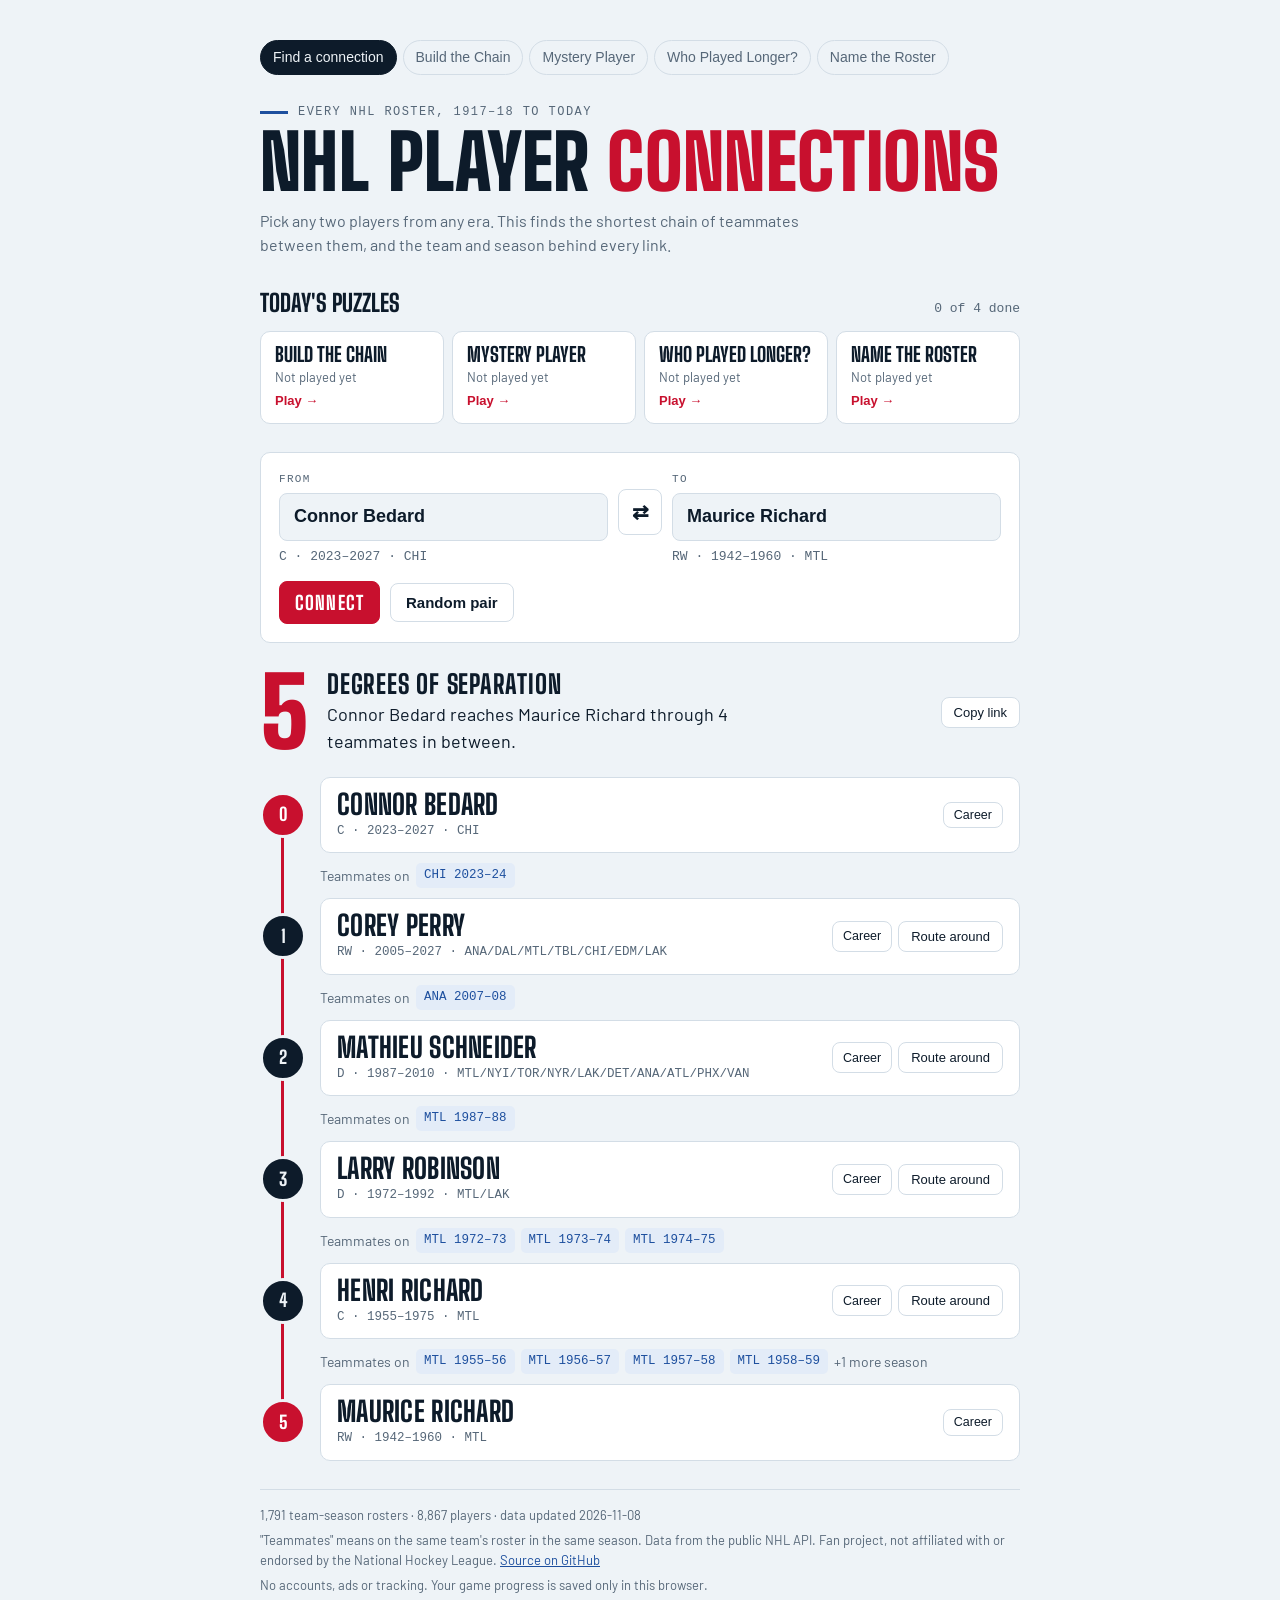
==== commit 7006f5bf: "Season names on the site, rolling puzzle window, roster typing fix - Pages show the name a team used" ====
--- a/docs/index.html
+++ b/docs/index.html
@@ -355,11 +355,12 @@
   <footer>
     <div id="stats"></div>
     <div>"Teammates" means on the same team's roster in the same season. Data from the public NHL API. Fan project, not affiliated with or endorsed by the National Hockey League. <a href="https://github.com/mavericktorchia-cpu/a-cool-little-program-for-NHL-player-connections-">Source on GitHub</a></div>
+    <div>No accounts, ads or tracking. Your game progress is saved only in this browser.</div>
   </footer>
 </div>
 
-<script src="data.js?v=512ea13b85"></script>
-<script src="common.js?v=512ea13b85"></script>
+<script src="data.js?v=49db061297"></script>
+<script src="common.js?v=49db061297"></script>
 <script>
 /* ---------- today's puzzles ---------- */
 const GAMES = [
@@ -474,7 +475,7 @@
       via.append("Teammates on");
       st.slice(0, 4).forEach(s => {
         const c = document.createElement("span"); c.className = "chip";
-        c.textContent = stintLabel(s); c.title = teamName(team(s));
+        c.textContent = stintLabel(s); c.title = stintTeamName(s);
         via.appendChild(c);
       });
       if (st.length > 4) via.append(`+${plural(st.length - 4, "more season", "more seasons")}`);
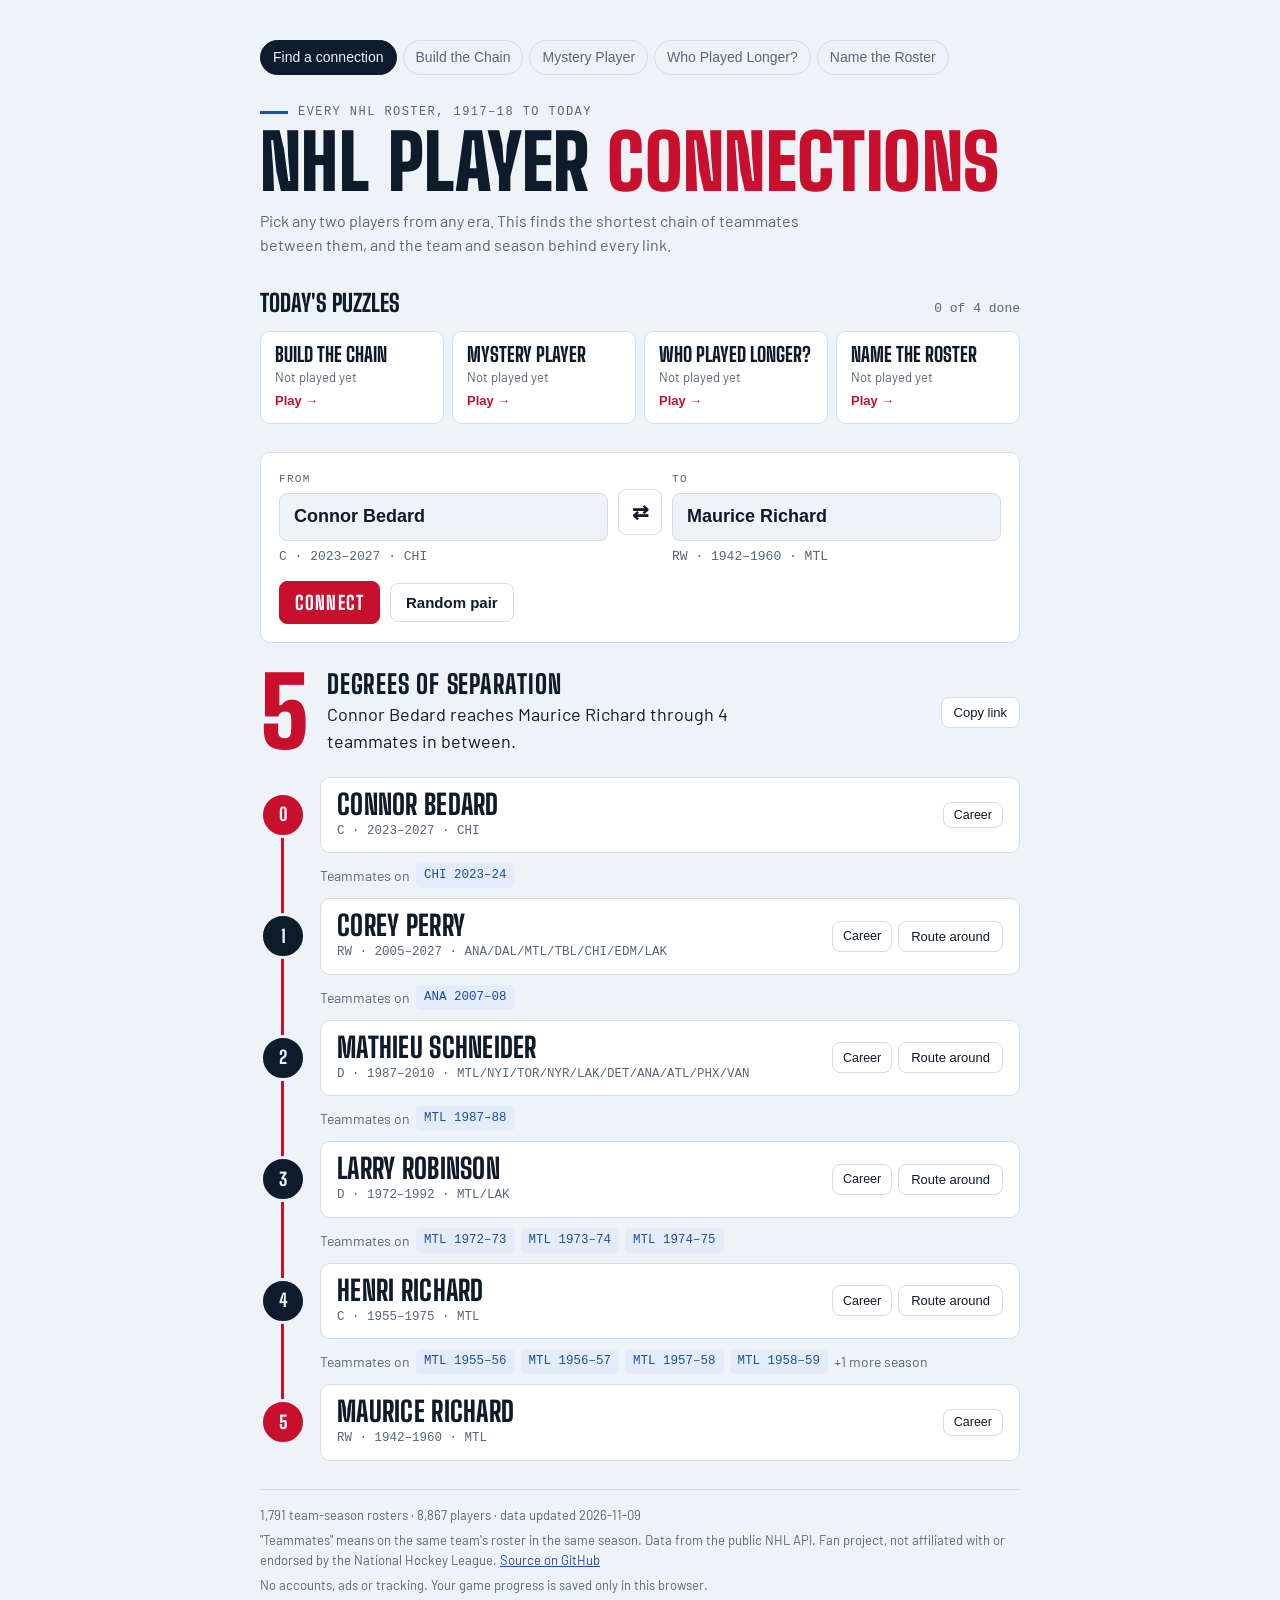
==== commit 2bdb527e: "Update NHL roster data" ====
--- a/docs/index.html
+++ b/docs/index.html
@@ -359,8 +359,8 @@
   </footer>
 </div>
 
-<script src="data.js?v=49db061297"></script>
-<script src="common.js?v=49db061297"></script>
+<script src="data.js?v=cc79607886"></script>
+<script src="common.js?v=cc79607886"></script>
 <script>
 /* ---------- today's puzzles ---------- */
 const GAMES = [
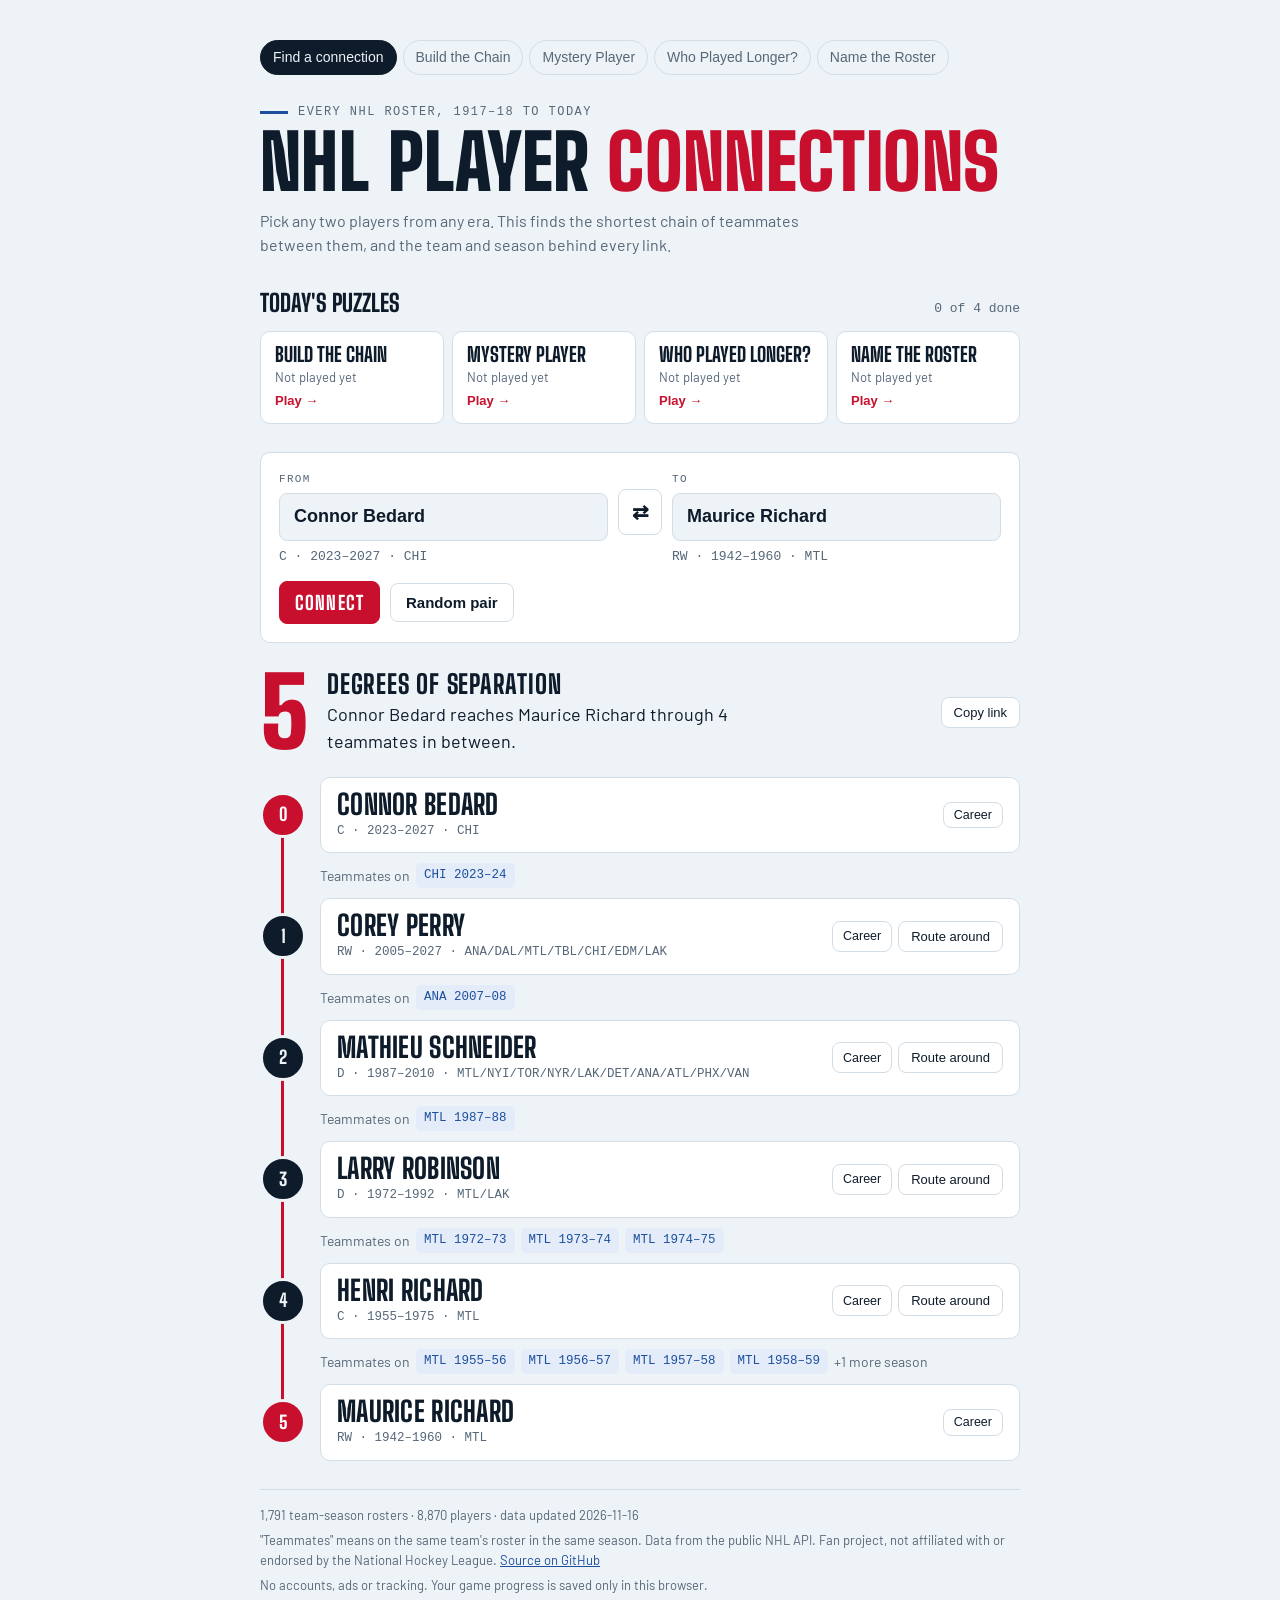
==== commit df643856: "Update NHL roster data" ====
--- a/docs/index.html
+++ b/docs/index.html
@@ -359,8 +359,8 @@
   </footer>
 </div>
 
-<script src="data.js?v=cc79607886"></script>
-<script src="common.js?v=cc79607886"></script>
+<script src="data.js?v=2d6c74bd3e"></script>
+<script src="common.js?v=2d6c74bd3e"></script>
 <script>
 /* ---------- today's puzzles ---------- */
 const GAMES = [
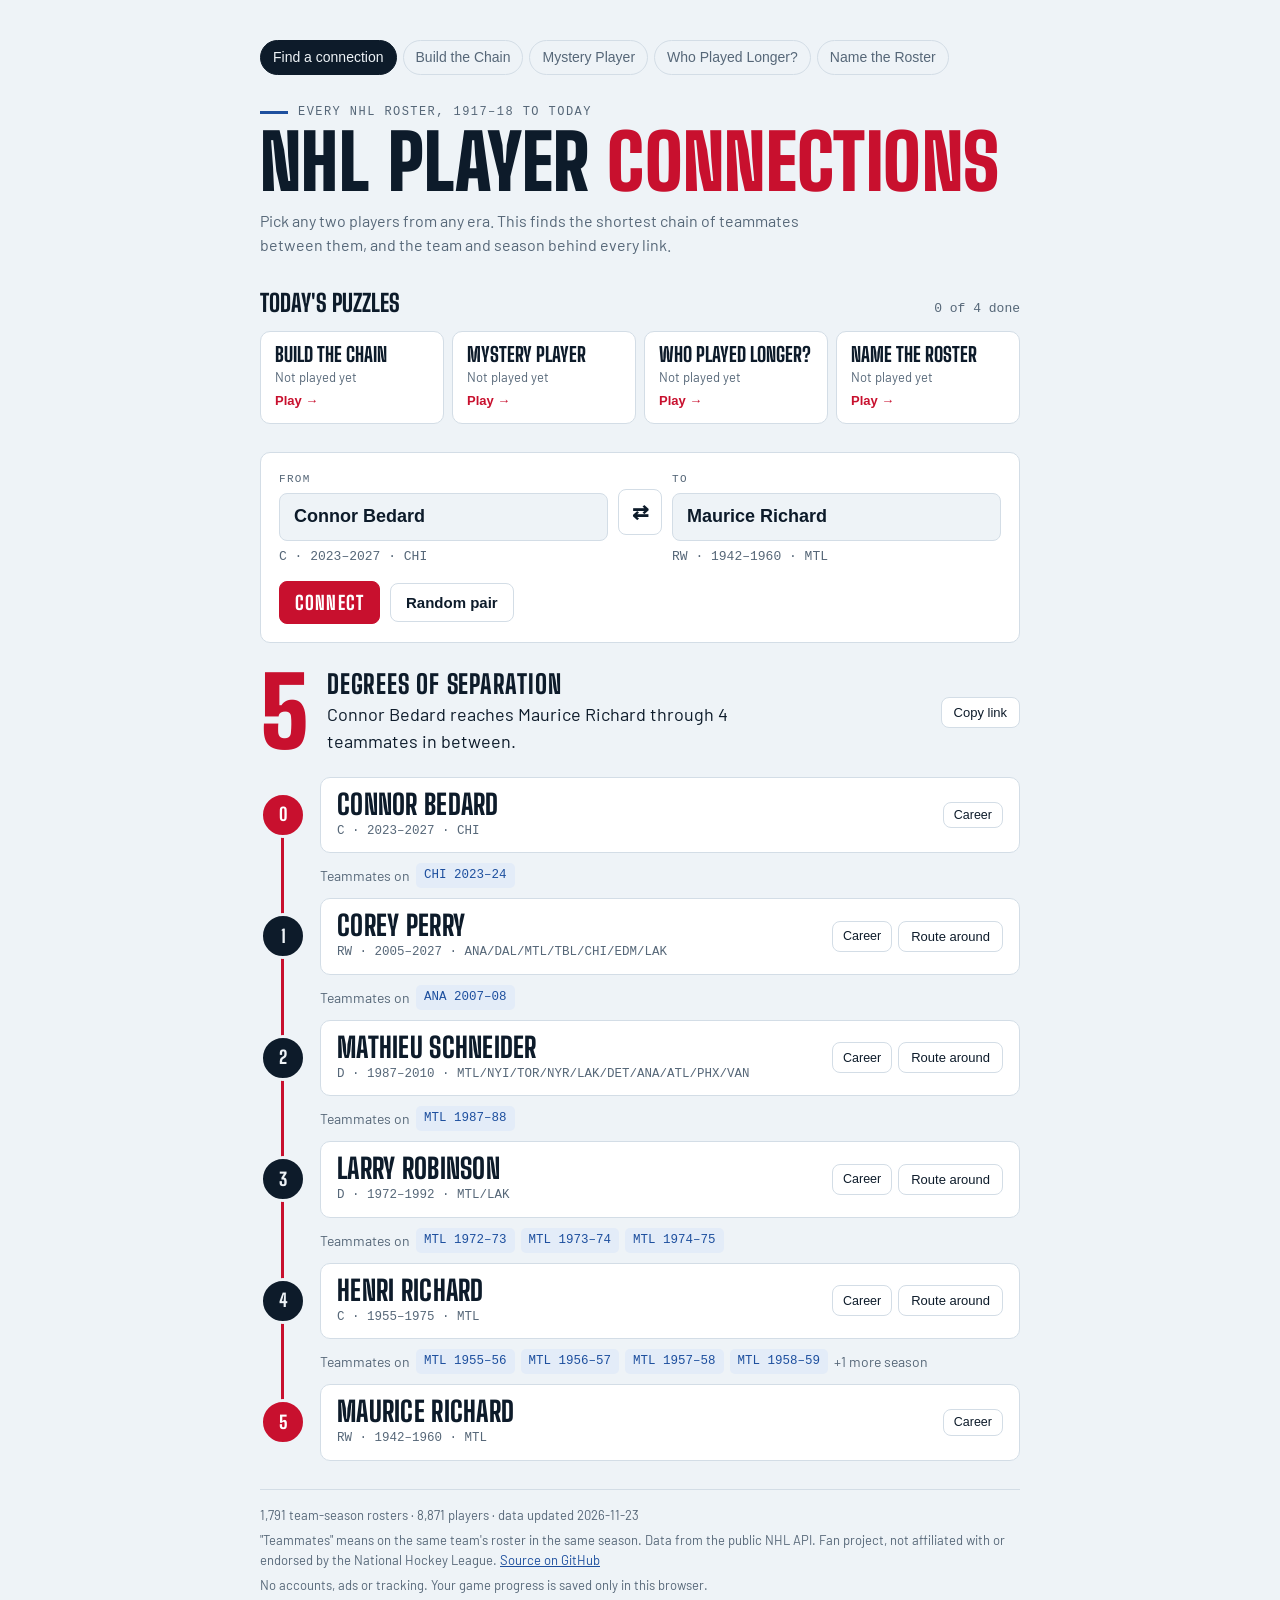
==== commit b0195100: "Update NHL roster data" ====
--- a/docs/index.html
+++ b/docs/index.html
@@ -359,8 +359,8 @@
   </footer>
 </div>
 
-<script src="data.js?v=2d6c74bd3e"></script>
-<script src="common.js?v=2d6c74bd3e"></script>
+<script src="data.js?v=325ec737b7"></script>
+<script src="common.js?v=325ec737b7"></script>
 <script>
 /* ---------- today's puzzles ---------- */
 const GAMES = [
